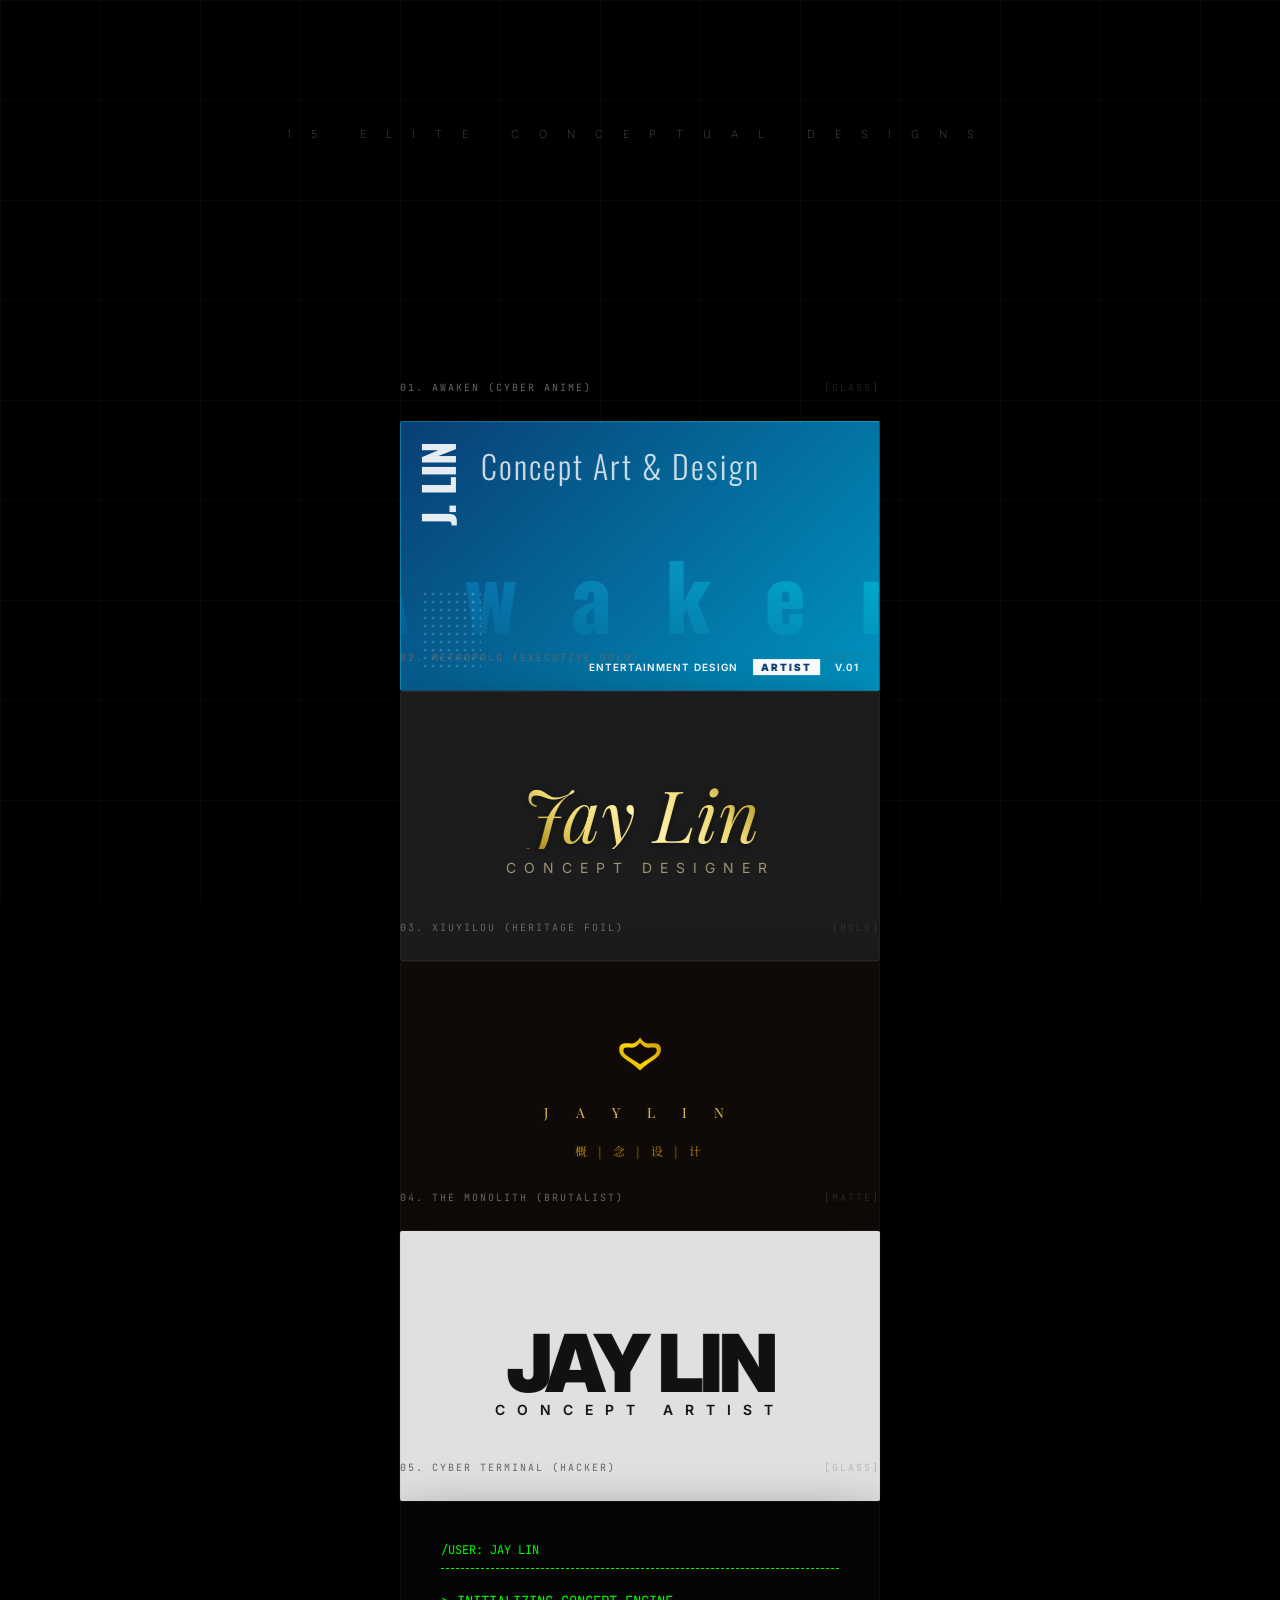
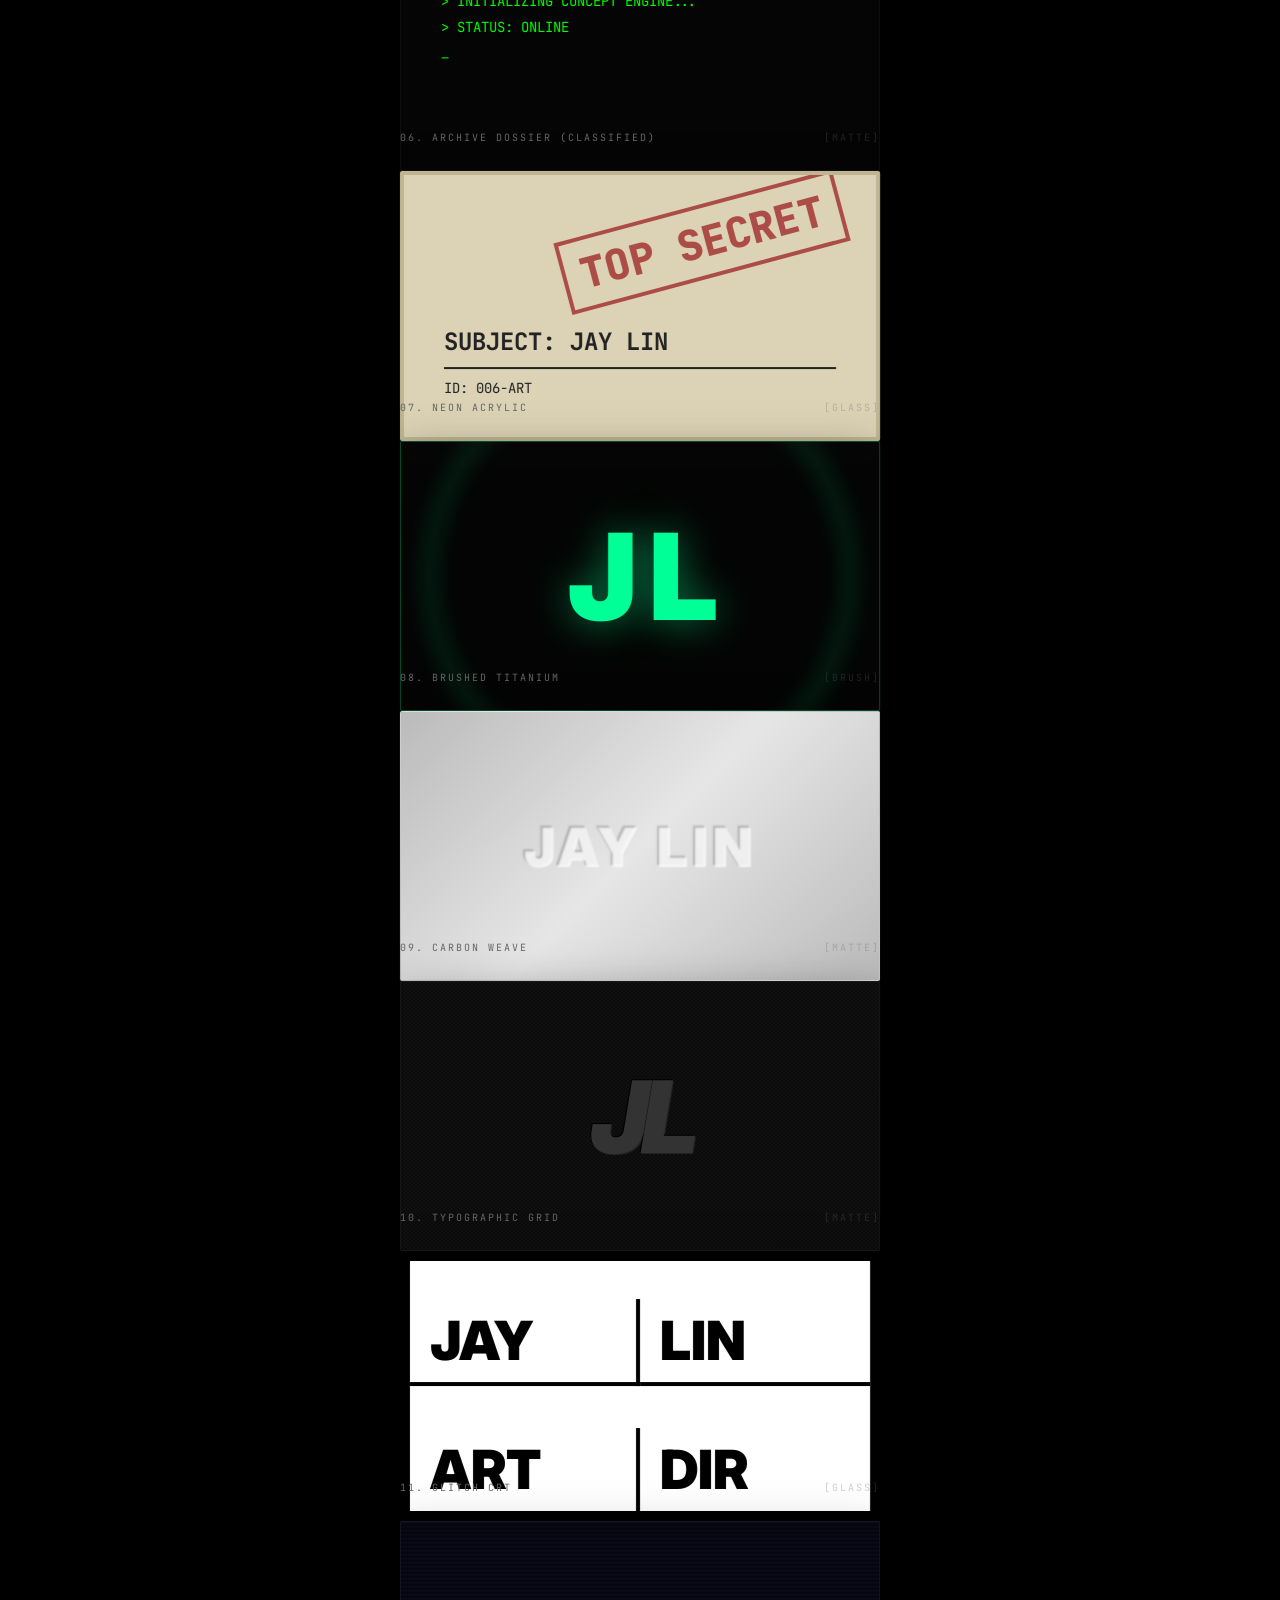
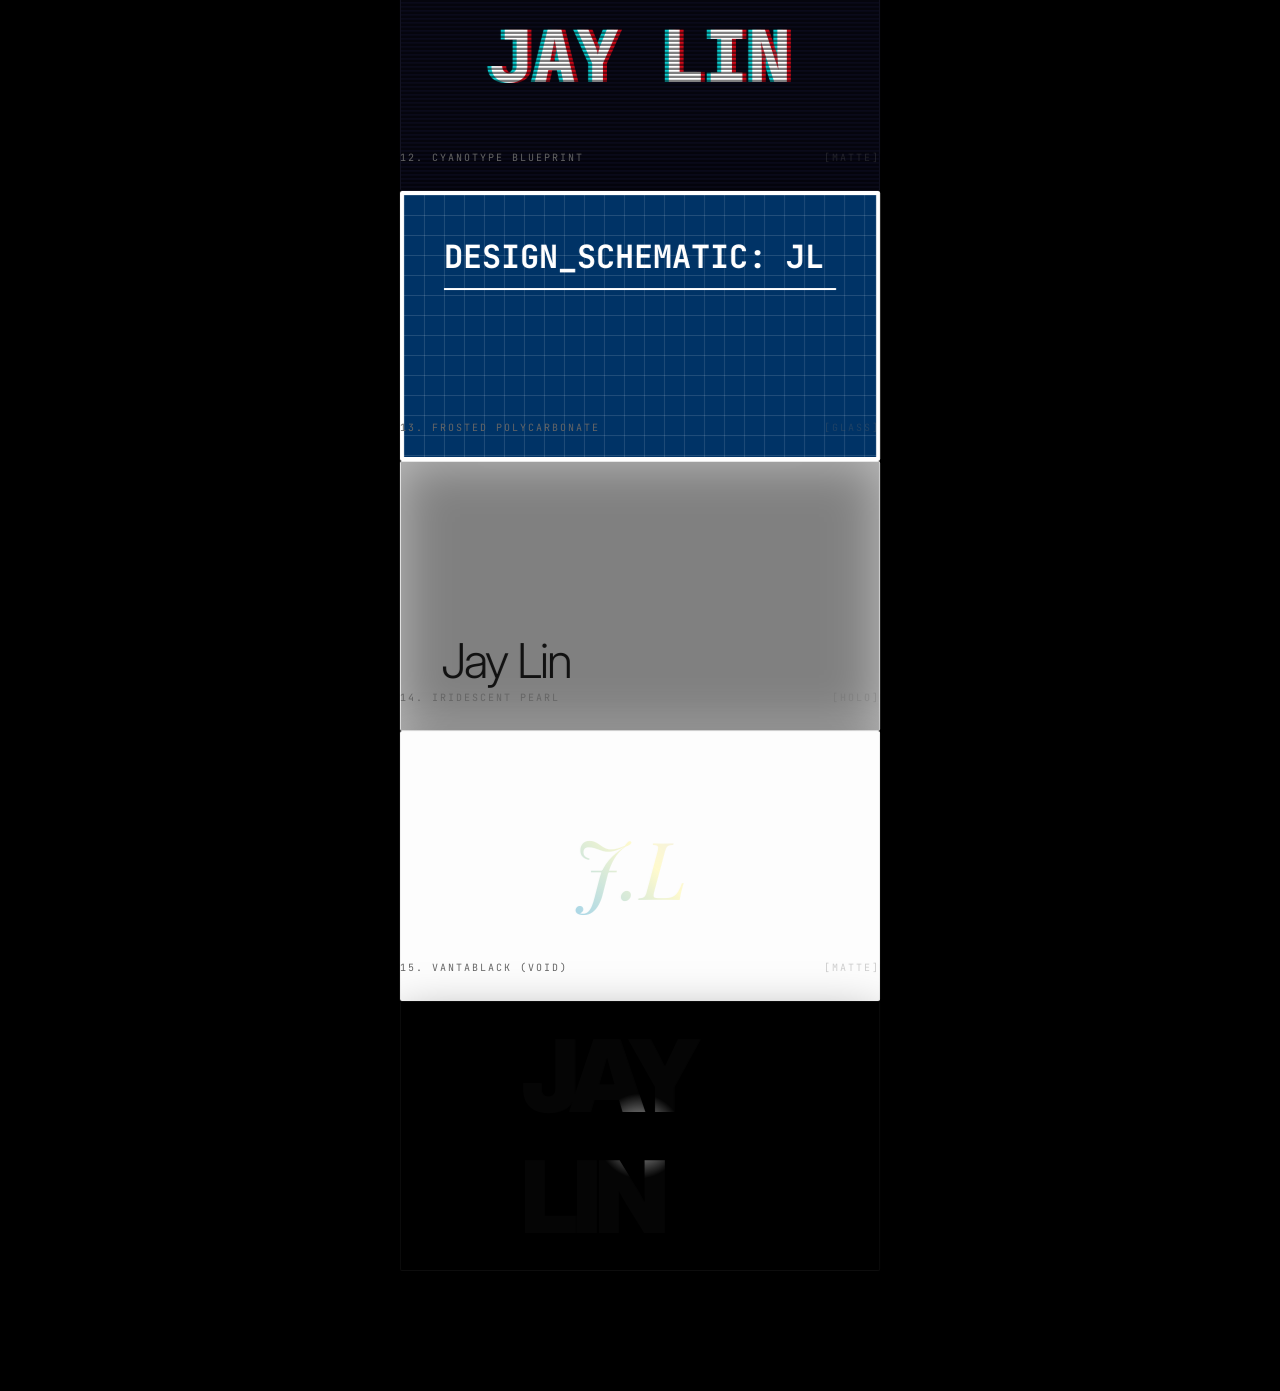
==== business_cards.html @ 6f6eb8f5 "Initial commit of 15 premium business card concepts" ====
<!DOCTYPE html>
<html lang="en">

<head>
    <meta charset="UTF-8">
    <meta name="viewport" content="width=device-width, initial-scale=1.0">
    <title>15 Pro Level Portfolio Cards</title>
    <!-- Core 3D Engine -->
    <link rel="stylesheet" href="css/engine.css">
    <!-- Pro Card Designs -->
    <link rel="stylesheet" href="css/cards.css">
</head>

<body>
    <h1>15 Elite Conceptual Designs</h1>

    <div id="c-cont"></div>

    <script>
        const p = {
            n: 'Jay Lin',
            r: 'Entertainment / Concept Designer',
            e: 'hello@jaylin.art',
            v: '+1 234 567 8900',
            w: 'jaylin.art',
            l: '/in/jaylin'
        };

        const cards = [
            {
                l: '01. AWAKEN (CYBER ANIME)', cls: 'glass',
                f: `<div class="f-awaken c-f c">
                    <div class="awaken-vert-title">J. Lin</div>
                    <div class="awaken-top-slogan">Concept Art & Design</div>
                    <div class="awaken-hero-text">A w a k e n</div>
                    <div class="awaken-bottom-bar">ENTERTAINMENT DESIGN <span class="awaken-box">ARTIST</span> V.01</div>
                    <div class="gloss" style="mix-blend-mode:overlay; opacity:0.3;"></div>
                </div>`,
                b: `<div class="b-awaken c-b c">
                    <div class="awaken-back-logo">JAY LIN . ART</div>
                    <div class="awaken-card-insert">
                        <span>Concept<br>Designer</span>
                    </div>
                </div>`
            },
            {
                l: '02. METROPOLO (EXECUTIVE GOLD)', cls: 'matte',
                f: `<div class="f-metro c-f c">
                    <div class="metro-signature">Jay Lin</div>
                    <div class="metro-brand">CONCEPT DESIGNER</div>
                    <div class="gloss" style="mix-blend-mode:color-dodge; opacity:0.1;"></div>
                </div>`,
                b: `<div class="b-metro c-b c">
                    <div class="metro-name-ch">林 杰</div>
                    <div class="metro-title-ch">概念设计师</div>
                    <div class="metro-name-en">${p.n}</div>
                    <div class="metro-title-en">${p.r}</div>
                    
                    <div class="metro-contact">
                        <span>Phone:</span> ${p.v}<br>
                        <span>Email:</span> ${p.e}<br>
                        <span>Web:</span> ${p.w}
                    </div>
                    
                    <div class="metro-qr">
                        <div></div><div></div><div></div>
                        <div></div><div style="background:transparent;"></div><div></div>
                        <div></div><div></div><div></div>
                    </div>
                </div>`
            },
            {
                l: '03. XIUYILOU (HERITAGE FOIL)', cls: 'holo',
                f: `<div class="f-xiu c-f c">
                    <div class="xiu-butterfly"></div>
                    <div class="xiu-brand">J A Y   L I N</div>
                    <div class="xiu-sub">概 | 念 | 设 | 计</div>
                    <div class="gloss" style="opacity:0.2;"></div>
                </div>`,
                b: `<div class="b-xiu c-b c">
                    <div class="xiu-top-lbl">
                        <span>概 | 念 | 设 | 计</span>
                        <span>艺 | 术</span>
                    </div>
                    
                    <div class="xiu-name-line">
                        林 杰 <span>| JAY LIN</span>
                    </div>
                    
                    <div class="xiu-rank-bar">
                        <span style="font-family:var(--font-cjk); font-size:10px;">承接：角色 / 场景 / 概念</span>
                        <div class="xiu-blocks">
                            <div class="xiu-block"></div><div class="xiu-block"></div>
                        </div>
                        <span style="color:#3a2b12;">/</span>
                        <div class="xiu-blocks">
                            <div class="xiu-block"></div><div class="xiu-block"></div><div class="xiu-block dim"></div>
                        </div>
                    </div>
                    
                    <div class="xiu-footer">
                        Email: ${p.e}<br>
                        Web: ${p.w}
                    </div>
                    
                    <div class="xiu-calligraphy-bg">
                        概<br>念<br>艺<br>术
                    </div>
                </div>`
            },
            {
                l: '04. THE MONOLITH (BRUTALIST)', cls: 'matte',
                f: `<div class="f-mono c-f c">
                    <div class="mono-txt">JAY LIN</div>
                    <div class="mono-sub">CONCEPT ARTIST</div>
                </div>`,
                b: `<div class="b-mono c-b c">
                    <div class="mono-info">
                        <div>${p.n}</div>
                        <div>${p.r}</div>
                    </div>
                    <div class="mono-grid">
                        <div>${p.e}</div>
                        <div>${p.w}</div>
                        <div>${p.v}</div>
                        <div>${p.l}</div>
                    </div>
                </div>`
            },
            {
                l: '05. CYBER TERMINAL (HACKER)', cls: 'glass',
                f: `<div class="f-term c-f c">
                    <div class="term-header">/USER: JAY LIN</div>
                    <div class="term-body">> INITIALIZING CONCEPT ENGINE...<br>> STATUS: ONLINE<br>_</div>
                </div>`,
                b: `<div class="b-term c-b c">
                    <div class="term-data">
                        <span class="term-lbl">ROLE</span> ${p.r}<br>
                        <span class="term-lbl">MAIL</span> ${p.e}<br>
                        <span class="term-lbl">COMM</span> ${p.v}<br>
                        <span class="term-lbl">LNK</span> ${p.w}
                    </div>
                </div>`
            },
            {
                l: '06. ARCHIVE DOSSIER (CLASSIFIED)', cls: 'matte',
                f: `<div class="f-dossier c-f c">
                    <div class="doss-stamp">TOP SECRET</div>
                    <div class="doss-title">SUBJECT: JAY LIN</div>
                    <div class="doss-id">ID: 006-ART</div>
                </div>`,
                b: `<div class="b-dossier c-b c">
                    <div class="doss-photo"></div>
                    <div class="doss-specs">
                        <div>NAME: ${p.n}</div>
                        <div>SPECIALTY: ${p.r}</div>
                        <div>CONTACT: ${p.e}</div>
                        <div>LOC: ${p.w}</div>
                    </div>
                </div>`
            },
            {
                l: '07. NEON ACRYLIC', cls: 'glass',
                f: `<div class="f-neon c-f c">
                    <div class="neon-ring"></div>
                    <div class="neon-txt">J L</div>
                </div>`,
                b: `<div class="b-neon c-b c">
                    <div class="neon-r">${p.r}</div>
                    <div class="neon-row"><span>EML</span> ${p.e}</div>
                    <div class="neon-row"><span>WEB</span> ${p.w}</div>
                </div>`
            },
            {
                l: '08. BRUSHED TITANIUM', cls: 'brush',
                f: `<div class="f-titan c-f c">
                    <div class="titan-emboss">JAY LIN</div>
                </div>`,
                b: `<div class="b-titan c-b c">
                    <div class="titan-left">${p.n}</div>
                    <div class="titan-right">
                        <div>${p.r}</div>
                        <div>${p.e}</div>
                        <div>${p.w}</div>
                    </div>
                </div>`
            },
            {
                l: '09. CARBON WEAVE', cls: 'matte',
                f: `<div class="f-carb c-f c">
                    <div class="carb-logo">JL</div>
                </div>`,
                b: `<div class="b-carb c-b c">
                    <div class="carb-row"><span>NAME</span> ${p.n}</div>
                    <div class="carb-row"><span>ROLE</span> ${p.r}</div>
                    <div class="carb-row"><span>MAIL</span> ${p.e}</div>
                    <div class="carb-row"><span>SITE</span> ${p.w}</div>
                </div>`
            },
            {
                l: '10. TYPOGRAPHIC GRID', cls: 'matte',
                f: `<div class="f-grid c-f c">
                    <div>JAY</div><div>LIN</div>
                    <div>ART</div><div>DIR</div>
                </div>`,
                b: `<div class="b-grid c-b c">
                    <div class="grid-side">INFO</div>
                    <div class="grid-main">
                        <div>${p.r}</div>
                        <div>${p.e}</div>
                        <div>${p.w}</div>
                    </div>
                </div>`
            },
            {
                l: '11. GLITCH CRT', cls: 'glass',
                f: `<div class="f-crt c-f c">
                    <div class="crt-txt" data-text="JAY LIN">JAY LIN</div>
                </div>`,
                b: `<div class="b-crt c-b c">
                    <div class="crt-info">
                        ERROR 404: ARTIST FOUND<br>
                        ${p.r}<br>
                        ${p.e}<br>
                        ${p.w}
                    </div>
                </div>`
            },
            {
                l: '12. CYANOTYPE BLUEPRINT', cls: 'matte',
                f: `<div class="f-blue c-f c">
                    <div class="blue-grid"></div>
                    <div class="blue-title">DESIGN_SCHEMATIC: JL</div>
                </div>`,
                b: `<div class="b-blue c-b c">
                    <div class="blue-row"><span>SPECS</span> ${p.r}</div>
                    <div class="blue-row"><span>COMMS</span> ${p.e}</div>
                    <div class="blue-row"><span>NODE</span> ${p.w}</div>
                </div>`
            },
            {
                l: '13. FROSTED POLYCARBONATE', cls: 'glass',
                f: `<div class="f-frost c-f c">
                    <div class="frost-txt">Jay Lin</div>
                </div>`,
                b: `<div class="b-frost c-b c">
                    <div class="frost-box">${p.r}</div>
                    <div class="frost-box">${p.e}</div>
                    <div class="frost-box">${p.w}</div>
                </div>`
            },
            {
                l: '14. IRIDESCENT PEARL', cls: 'holo',
                f: `<div class="f-pearl c-f c">
                    <div class="pearl-txt">J.L</div>
                </div>`,
                b: `<div class="b-pearl c-b c">
                    <div class="pearl-lbl">Concept Designer</div>
                    <div class="pearl-contact">${p.e}<br>${p.w}</div>
                </div>`
            },
            {
                l: '15. VANTABLACK (VOID)', cls: 'matte',
                f: `<div class="f-void c-f c">
                    <div class="void-txt">JAY LIN</div>
                </div>`,
                b: `<div class="b-void c-b c">
                    <div class="void-reveal">${p.r}<br><br>${p.e}<br>${p.w}</div>
                </div>`
            }
        ];

        const cCont = document.getElementById('c-cont');

        cards.forEach(d => {
            let html = `
            <div class="scene">
                <div class="label">
                    <span>${d.l}</span>
                    <span style="opacity:0.3">[${d.cls.toUpperCase()}]</span>
                </div>
                <div class="c-w ${d.cls}">
                    <div class="c-container">
                        ${d.f}
                        ${d.b}
                    </div>
                </div>
            </div>`;
            cCont.innerHTML += html;
        });
    </script>
    <script src="js/app.js"></script>
</body>

</html>
---- css/engine.css ----
/* =========================================================================
   3D CARD INTERACTION ENGINE
   Handles spatial tracking, splitting, lighting, and ambient environment
   ========================================================================= */

@import url('https://fonts.googleapis.com/css2?family=Inter:wght@200;400;600;900&family=JetBrains+Mono:wght@400;700&family=Playfair+Display:ital,wght@0,600;1,600&family=Noto+Serif+SC:wght@400;700;900&family=Oswald:wght@300;500;700&display=swap');

:root {
    --font-ui: 'Inter', -apple-system, sans-serif;
    --font-mono: 'JetBrains Mono', monospace;
    --font-serif: 'Playfair Display', serif;
    --font-cjk: 'Noto Serif SC', serif;
    --font-display: 'Oswald', sans-serif;
}

body {
    background: #000;
    color: #fff;
    font-family: var(--font-ui);
    margin: 0;
    padding: 120px 0;
    display: flex;
    flex-direction: column;
    gap: 240px;
    align-items: center;
    overflow-x: hidden;
    /* Ambient Dark Room Grid */
    background-image:
        linear-gradient(rgba(255, 255, 255, 0.03) 1px, transparent 1px),
        linear-gradient(90deg, rgba(255, 255, 255, 0.03) 1px, transparent 1px);
    background-size: 100px 100px;
    background-attachment: fixed;
}

h1 {
    font-weight: 200;
    letter-spacing: 20px;
    font-size: 11px;
    text-transform: uppercase;
    margin-bottom: 40px;
    color: rgba(255, 255, 255, 0.3);
    text-align: center;
}

/* ================= 3D INTERACTION CORE ================= */
.scene {
    position: relative;
    z-index: 10;
}

.scene:hover {
    z-index: 100;
}

.label {
    position: absolute;
    top: -40px;
    left: 0;
    font-family: var(--font-mono);
    font-size: 10px;
    color: #666;
    letter-spacing: 2px;
    display: flex;
    justify-content: space-between;
    width: 100%;
}

.c-w {
    position: relative;
    width: 480px;
    height: 270px;
    /* 16:9 Cinematic aspect ratio */
    cursor: pointer;
    perspective: 3000px;
}

.c-w::after {
    content: '◎ CLICK TO INTERACT';
    position: absolute;
    bottom: -60px;
    left: 50%;
    transform: translateX(-50%);
    font-size: 9px;
    color: #555;
    letter-spacing: 6px;
    font-family: var(--font-mono);
    opacity: 0;
    transition: 0.5s;
    pointer-events: none;
}

.c-w:hover::after {
    opacity: 1;
    bottom: -40px;
}

.c-w.active::after {
    content: '⊗ CLOSE INTERFACE';
    color: rgba(255, 255, 255, 0.3);
}

.c-container {
    position: absolute;
    width: 100%;
    height: 100%;
    transform-style: preserve-3d;
    transition: transform 0.1s cubic-bezier(0.2, 0.8, 0.2, 1);
}

.c-container.reset {
    transition: transform 0.6s cubic-bezier(0.2, 0.8, 0.2, 1);
    transform: rotateX(0) rotateY(0);
}

.c {
    position: absolute;
    top: 0;
    left: 0;
    width: 100%;
    height: 100%;
    box-sizing: border-box;
    border-radius: 2px;
    /* Sharper feeling */
    overflow: hidden;
    transition: all 0.9s cubic-bezier(0.19, 1, 0.22, 1);
    box-shadow: 0 20px 50px rgba(0, 0, 0, 0.5);
    border: 1px solid rgba(255, 255, 255, 0.05);
}

.c-f {
    z-index: 2;
    transform: translateX(0) scale(1) translateZ(1px);
}

.c-b {
    z-index: 1;
    transform: scale(0.92);
    opacity: 0;
    pointer-events: none;
}

/* Hover BEFORE clicking: The "Pop" effect */
.c-w:not(.active):hover .c-f {
    transform: translateY(-20px) scale(1.04);
    box-shadow: 0 50px 100px -20px rgba(0, 0, 0, 1), 0 20px 40px rgba(0, 0, 0, 0.8);
    border-color: rgba(255, 255, 255, 0.15);
}

.c-w:not(.active):hover .c-b {
    transform: translateY(-10px) scale(0.95);
}

/* Click to Array Split Animation */
.c-w.active .c-container {
    /* Stop tracking the container when open, individual cards track instead */
    transform: rotateX(0deg) rotateY(0deg) !important;
    transition: transform 0.8s cubic-bezier(0.19, 1, 0.22, 1);
}

/* The elegant slide apart - Now with JS dynamic overrides in active state */
.c-w.active .c-f {
    transform: translateX(-56%) scale(0.97) rotateX(var(--h-rx, 0deg)) rotateY(calc(12deg + var(--h-ry, 0deg)));
    box-shadow: -40px 50px 100px -20px rgba(0, 0, 0, 1);
}

.c-w.active .c-b {
    transform: translateX(56%) scale(0.97) rotateX(var(--h-rx, 0deg)) rotateY(calc(-12deg + var(--h-ry, 0deg)));
    opacity: 1;
    z-index: 2;
    box-shadow: 40px 50px 100px -20px rgba(0, 0, 0, 1);
    pointer-events: auto;
}

/* Hover slightly while open */
.c-w.active:hover .c-f {
    box-shadow: -50px 60px 120px -20px rgba(0, 0, 0, 1);
    border-color: rgba(255, 255, 255, 0.2);
}

.c-w.active:hover .c-b {
    box-shadow: 50px 60px 120px -20px rgba(0, 0, 0, 1);
    border-color: rgba(255, 255, 255, 0.2);
}

/* Material Gloss Overlay */
.gloss {
    position: absolute;
    inset: 0;
    z-index: 100;
    pointer-events: none;
    transition: opacity 0.3s;
}

.c-w:hover .gloss {
    opacity: 1 !important;
}
---- css/cards.css ----
/* =========================================================================
   PRO LEVEL CARD DESIGNS
   Based on ultra-premium reference materials
   ========================================================================= */

/* --- GENERAL CARD SETUP --- */
.card-content {
    width: 100%;
    height: 100%;
    position: relative;
}

/* =========================================================================
   DESIGN 01: AWAKEN (CYBER / GRAPHIC DESIGN)
   References: Layered anime composition, grid dots, huge transparency text, cyan/blue
   ========================================================================= */
.f-awaken {
    background: linear-gradient(135deg, #093f75 0%, #0093bf 100%);
    color: #fff;
    overflow: hidden;
}

/* Decorative grid dots on the left edge */
.f-awaken::before {
    content: '';
    position: absolute;
    left: 20px;
    bottom: 20px;
    width: 60px;
    height: 80px;
    background-image: radial-gradient(#fff 1px, transparent 1px);
    background-size: 8px 8px;
    opacity: 0.3;
}

.awaken-vert-title {
    position: absolute;
    left: 20px;
    top: 20px;
    writing-mode: vertical-rl;
    transform: rotate(180deg);
    font-size: 42px;
    font-weight: 900;
    font-family: var(--font-display);
    color: rgba(255, 255, 255, 0.9);
    letter-spacing: -1px;
    text-transform: uppercase;
    line-height: 0.8;
}

.awaken-hero-text {
    position: absolute;
    bottom: 30px;
    left: 50%;
    transform: translateX(-50%);
    font-size: 90px;
    font-weight: 900;
    font-family: var(--font-display);
    white-space: nowrap;
    letter-spacing: 15px;
    background: linear-gradient(180deg, rgba(255, 255, 255, 0.8), rgba(255, 255, 255, 0));
    -webkit-background-clip: text;
    background-clip: text;
    color: transparent;
    opacity: 0.6;
    mix-blend-mode: overlay;
    z-index: 1;
}

.awaken-top-slogan {
    position: absolute;
    top: 20px;
    left: 80px;
    font-family: var(--font-display);
    font-weight: 300;
    font-size: 32px;
    letter-spacing: 2px;
    color: rgba(255, 255, 255, 0.8);
}

.awaken-bottom-bar {
    position: absolute;
    bottom: 15px;
    right: 20px;
    font-size: 10px;
    font-family: var(--font-ui);
    font-weight: 600;
    letter-spacing: 1px;
    display: flex;
    align-items: center;
    gap: 15px;
    z-index: 2;
}

.awaken-box {
    background: #fff;
    color: #093f75;
    padding: 2px 8px;
    font-weight: 900;
    letter-spacing: 2px;
}

.b-awaken {
    background: linear-gradient(135deg, #093f75 0%, #007799 100%);
    display: flex;
    align-items: center;
    justify-content: center;
    overflow: hidden;
}

.awaken-back-logo {
    border: 1px dashed rgba(255, 255, 255, 0.4);
    padding: 15px 30px;
    font-family: var(--font-display);
    font-weight: 300;
    font-size: 24px;
    letter-spacing: 6px;
    color: rgba(255, 255, 255, 0.9);
}

.awaken-card-insert {
    position: absolute;
    bottom: 20px;
    right: 20px;
    width: 120px;
    height: 70px;
    background: linear-gradient(135deg, rgba(255, 255, 255, 0.9), #a0d8ef);
    transform: rotate(-10deg);
    box-shadow: -5px 5px 15px rgba(0, 0, 0, 0.3);
    border: 2px solid #fff;
    display: flex;
    align-items: center;
    justify-content: center;
}

.awaken-card-insert span {
    font-family: var(--font-serif);
    font-style: italic;
    font-size: 11px;
    color: #093f75;
    transform: rotate(-5deg);
    font-weight: 600;
}

/* =========================================================================
   DESIGN 02: METROPOLO (CORPORATE SIGNATURE)
   References: Minimalism, off-black, gold sweeping signature, QR code, structural UI
   ========================================================================= */
.f-metro {
    background: #1c1c1c;
    /* Off-black charcoal */
    display: flex;
    flex-direction: column;
    align-items: center;
    justify-content: center;
    gap: 10px;
}

.metro-signature {
    font-family: 'Playfair Display', serif;
    font-style: italic;
    font-size: 72px;
    font-weight: 400;
    line-height: 1;
    color: #d4af37;
    /* Metallic Gold */
    /* Simulating a sweeping physical foil signature */
    background: linear-gradient(calc(var(--angle, 45deg)), #997a00, #eed971, #fff2a8, #eed971, #997a00);
    -webkit-background-clip: text;
    background-clip: text;
    color: transparent;
    filter: drop-shadow(0 2px 4px rgba(0, 0, 0, 0.5));
}

.metro-brand {
    font-family: var(--font-ui);
    font-size: 14px;
    font-weight: 400;
    letter-spacing: 8px;
    color: #a39571;
    text-transform: uppercase;
}

.b-metro {
    background: #1c1c1c;
    color: #fff;
    padding: 30px 40px;
    display: flex;
    flex-direction: column;
    justify-content: center;
}

.metro-name-ch {
    font-size: 20px;
    font-weight: 400;
    letter-spacing: 2px;
    color: #e8e8e8;
    margin-bottom: 2px;
}

.metro-title-ch {
    font-size: 10px;
    color: #a39571;
    letter-spacing: 1px;
}

.metro-name-en {
    font-size: 16px;
    margin-top: 15px;
    color: #e8e8e8;
}

.metro-title-en {
    font-size: 9px;
    color: #a39571;
    margin-top: 2px;
}

.metro-contact {
    margin-top: 30px;
    font-size: 9px;
    color: #888;
    line-height: 1.8;
    font-family: var(--font-ui);
    letter-spacing: 0.5px;
}

.metro-contact span {
    color: #e8e8e8;
    display: inline-block;
    width: 30px;
}

.metro-qr {
    position: absolute;
    bottom: 30px;
    right: 40px;
    width: 60px;
    height: 60px;
    background: #fff;
    padding: 4px;
    box-sizing: border-box;
    display: grid;
    grid-template-columns: repeat(3, 1fr);
    grid-template-rows: repeat(3, 1fr);
    gap: 2px;
}

.metro-qr div {
    background: #1c1c1c;
    border-radius: 1px;
}

/* =========================================================================
   DESIGN 03: XIUYILOU (HERITAGE FOIL)
   References: Deep black/brown, butterfly gold logo, calligraphy, heritage layout
   ========================================================================= */
.f-xiu {
    background: #0f0a08;
    display: flex;
    flex-direction: column;
    align-items: center;
    justify-content: center;
    gap: 20px;
}

.xiu-butterfly {
    width: 50px;
    height: 50px;
    background: linear-gradient(calc(var(--angle, 45deg)), #b8860b, #ffd700, #b8860b);
    -webkit-mask: url('data:image/svg+xml;utf8,<svg viewBox="0 0 24 24" fill="white" xmlns="http://www.w3.org/2000/svg"><path d="M12 2C12 2 10.5 5 8 5C5.5 5 2 4 2 8C2 12 7 13 12 18C17 13 22 12 22 8C22 4 18.5 5 16 5C13.5 5 12 2 12 2ZM12 4.5C12 4.5 13.5 7 16 7C18.5 7 20 6.5 20 8.5C20 10.5 17 11.5 12 15C7 11.5 4 10.5 4 8.5C4 6.5 5.5 7 8 7C10.5 7 12 4.5 12 4.5Z" /></svg>') center / contain no-repeat;
    mask: url('data:image/svg+xml;utf8,<svg viewBox="0 0 24 24" fill="white" xmlns="http://www.w3.org/2000/svg"><path d="M12 2C12 2 10.5 5 8 5C5.5 5 2 4 2 8C2 12 7 13 12 18C17 13 22 12 22 8C22 4 18.5 5 16 5C13.5 5 12 2 12 2ZM12 4.5C12 4.5 13.5 7 16 7C18.5 7 20 6.5 20 8.5C20 10.5 17 11.5 12 15C7 11.5 4 10.5 4 8.5C4 6.5 5.5 7 8 7C10.5 7 12 4.5 12 4.5Z" /></svg>') center / contain no-repeat;
}

.xiu-brand {
    font-family: var(--font-serif);
    font-size: 14px;
    letter-spacing: 12px;
    color: #e5c158;
    text-align: center;
}

.xiu-sub {
    font-family: var(--font-cjk);
    font-size: 12px;
    letter-spacing: 4px;
    color: #b8860b;
}

.b-xiu {
    background: #0f0a08;
    padding: 30px;
    color: #e5c158;
}

.xiu-top-lbl {
    display: flex;
    justify-content: space-between;
    font-family: var(--font-cjk);
    font-size: 10px;
    color: #b8860b;
}

.xiu-name-line {
    margin-top: 30px;
    font-family: var(--font-cjk);
    font-size: 24px;
    display: flex;
    align-items: center;
    gap: 15px;
}

.xiu-name-line span {
    font-family: var(--font-serif);
    font-size: 12px;
    letter-spacing: 4px;
    opacity: 0.8;
}

.xiu-rank-bar {
    margin-top: 30px;
    display: flex;
    gap: 15px;
    align-items: center;
}

.xiu-blocks {
    display: flex;
    gap: 4px;
}

.xiu-block {
    width: 12px;
    height: 12px;
    background: #e5c158;
    box-shadow: 0 0 5px rgba(229, 193, 88, 0.5);
}

.xiu-block.dim {
    background: #3a2b12;
    box-shadow: none;
}

.xiu-calligraphy-bg {
    position: absolute;
    right: -20px;
    top: 50%;
    transform: translateY(-50%);
    font-family: var(--font-cjk);
    font-size: 140px;
    font-weight: 900;
    color: rgba(184, 134, 11, 0.05);
    /* Extremely subtle gold watermark */
    pointer-events: none;
    writing-mode: vertical-rl;
}

.xiu-footer {
    position: absolute;
    bottom: 30px;
    left: 30px;
    font-family: var(--font-cjk);
    font-size: 10px;
    line-height: 1.8;
    color: #8c7547;
}

/* =========================================================================
   DESIGN 04: THE MONOLITH (BRUTALIST)
   Minimal typography, giant tracking, architectural feel
   ========================================================================= */
.f-mono {
    background: #e0e0e0;
    color: #111;
    display: flex;
    flex-direction: column;
    justify-content: center;
    align-items: center;
}

.mono-txt {
    font-size: 80px;
    font-weight: 900;
    letter-spacing: -4px;
    text-transform: uppercase;
}

.mono-sub {
    font-size: 14px;
    font-weight: 600;
    letter-spacing: 12px;
    margin-top: -10px;
}

.b-mono {
    background: #111;
    color: #e0e0e0;
    display: flex;
    flex-direction: column;
    justify-content: space-between;
    padding: 40px;
}

.mono-info {
    font-size: 32px;
    font-weight: 900;
    line-height: 1.1;
    letter-spacing: -1px;
}

.mono-grid {
    display: grid;
    grid-template-columns: 1fr 1fr;
    gap: 20px;
    font-size: 11px;
    font-family: var(--font-mono);
    font-weight: 600;
    border-top: 2px solid #333;
    padding-top: 20px;
}

/* =========================================================================
   DESIGN 05: CYBER TERMINAL
   Terminal OS interface, hacker aesthetic
   ========================================================================= */
.f-term {
    background: #050505;
    color: #0f0;
    font-family: var(--font-mono);
    padding: 40px;
    display: flex;
    flex-direction: column;
}

.term-header {
    font-size: 12px;
    border-bottom: 1px dashed #0f0;
    padding-bottom: 10px;
    margin-bottom: 20px;
}

.term-body {
    font-size: 14px;
    line-height: 1.8;
}

.b-term {
    background: #050505;
    color: #0f0;
    font-family: var(--font-mono);
    padding: 40px;
    display: flex;
    align-items: center;
}

.term-data {
    font-size: 12px;
    line-height: 2.5;
}

.term-lbl {
    opacity: 0.5;
    margin-right: 15px;
}

/* =========================================================================
   DESIGN 06: ARCHIVE DOSSIER
   Classified paper folder aesthetic
   ========================================================================= */
.f-dossier {
    background: #dcd3b6;
    color: #222;
    font-family: var(--font-mono);
    padding: 40px;
    border: 4px solid #c0b593;
    display: flex;
    flex-direction: column;
}

.doss-stamp {
    font-size: 42px;
    font-weight: 900;
    color: #a12b2b;
    transform: rotate(-15deg);
    position: absolute;
    top: 30px;
    right: 30px;
    opacity: 0.8;
    border: 4px solid #a12b2b;
    padding: 5px 15px;
}

.doss-title {
    font-size: 24px;
    font-weight: bold;
    margin-top: auto;
    border-bottom: 2px solid #222;
    padding-bottom: 10px;
}

.doss-id {
    font-size: 14px;
    margin-top: 10px;
}

.b-dossier {
    background: #dcd3b6;
    color: #222;
    font-family: var(--font-mono);
    padding: 40px;
    display: flex;
    gap: 30px;
    border: 4px solid #c0b593;
}

.doss-photo {
    width: 120px;
    height: 160px;
    background: rgba(0, 0, 0, 0.1);
    border: 1px solid #999;
}

.doss-specs {
    flex: 1;
    display: flex;
    flex-direction: column;
    justify-content: center;
    gap: 15px;
    font-size: 14px;
    font-weight: bold;
}

/* =========================================================================
   DESIGN 07: NEON ACRYLIC
   Translucent, blurred, glowing neon text
   ========================================================================= */
.f-neon {
    background: rgba(10, 10, 10, 0.4);
    backdrop-filter: blur(20px);
    border: 1px solid rgba(0, 255, 150, 0.3);
    color: #00ff96;
    display: flex;
    align-items: center;
    justify-content: center;
    overflow: hidden;
}

.neon-ring {
    position: absolute;
    width: 400px;
    height: 400px;
    border-radius: 50%;
    border: 20px solid rgba(0, 255, 150, 0.1);
    filter: blur(10px);
}

.neon-txt {
    font-size: 120px;
    font-weight: 900;
    letter-spacing: -5px;
    text-shadow: 0 0 40px rgba(0, 255, 150, 0.5);
    z-index: 1;
}

.b-neon {
    background: rgba(10, 10, 10, 0.8);
    backdrop-filter: blur(20px);
    border: 1px solid rgba(0, 255, 150, 0.3);
    color: #00ff96;
    font-family: var(--font-mono);
    padding: 50px;
    display: flex;
    flex-direction: column;
    justify-content: center;
}

.neon-r {
    font-size: 20px;
    font-weight: bold;
    border-bottom: 1px solid rgba(0, 255, 150, 0.3);
    padding-bottom: 20px;
    margin-bottom: 20px;
    text-shadow: 0 0 10px rgba(0, 255, 150, 0.5);
}

.neon-row {
    font-size: 14px;
    margin-bottom: 10px;
    display: flex;
}

.neon-row span {
    width: 60px;
    opacity: 0.5;
}

/* =========================================================================
   DESIGN 08: BRUSHED TITANIUM
   Silver metallic sheen, blind deboss
   ========================================================================= */
.f-titan {
    background: linear-gradient(135deg, #bbb, #e6e6e6, #bbb);
    color: #888;
    display: flex;
    align-items: center;
    justify-content: center;
}

.titan-emboss {
    font-size: 54px;
    font-weight: 900;
    letter-spacing: 5px;
    color: transparent;
    text-shadow: 1px 1px 2px rgba(255, 255, 255, 0.8), -1px -1px 2px rgba(0, 0, 0, 0.2);
}

.b-titan {
    background: #d4d4d4;
    color: #444;
    display: flex;
    padding: 40px;
    box-sizing: border-box;
}

.titan-left {
    width: 40%;
    border-right: 1px solid rgba(0, 0, 0, 0.1);
    font-size: 32px;
    font-weight: 900;
    line-height: 1;
    text-transform: uppercase;
}

.titan-right {
    flex: 1;
    padding-left: 30px;
    display: flex;
    flex-direction: column;
    justify-content: flex-end;
    gap: 10px;
    font-size: 12px;
    font-weight: 600;
    font-family: var(--font-mono);
}

/* =========================================================================
   DESIGN 09: CARBON WEAVE
   Deep physical texture, minimal contrast
   ========================================================================= */
.f-carb {
    background: #111;
    background-image: linear-gradient(45deg, #0a0a0a 25%, transparent 25%, transparent 75%, #0a0a0a 75%, #0a0a0a), linear-gradient(45deg, #0a0a0a 25%, transparent 25%, transparent 75%, #0a0a0a 75%, #0a0a0a);
    background-size: 4px 4px;
    background-position: 0 0, 2px 2px;
    color: #333;
    display: flex;
    align-items: center;
    justify-content: center;
}

.carb-logo {
    font-size: 100px;
    font-style: italic;
    font-weight: 900;
    letter-spacing: -8px;
    text-shadow: -1px -1px 0 #000, 1px 1px 0 #222;
}

.b-carb {
    background: #111;
    color: #888;
    font-family: var(--font-mono);
    padding: 50px;
    display: flex;
    flex-direction: column;
    justify-content: center;
    gap: 15px;
}

.carb-row {
    font-size: 12px;
    display: flex;
    border-bottom: 1px solid #222;
    padding-bottom: 10px;
}

.carb-row span {
    width: 80px;
    color: #555;
}

/* =========================================================================
   DESIGN 10: TYPOGRAPHIC GRID
   Swiss design, massive grid borders
   ========================================================================= */
.f-grid {
    background: #fff;
    color: #000;
    border: 10px solid #000;
    display: grid;
    grid-template-columns: 1fr 1fr;
    grid-template-rows: 1fr 1fr;
    align-items: end;
    padding: 0;
    box-sizing: border-box;
}

.f-grid div {
    padding: 20px;
    font-size: 54px;
    font-weight: 900;
    line-height: 0.8;
    border-right: 4px solid #000;
    border-bottom: 4px solid #000;
}

.f-grid div:nth-child(2n) {
    border-right: none;
}

.f-grid div:nth-child(n+3) {
    border-bottom: none;
}

.b-grid {
    background: #fff;
    color: #000;
    border: 10px solid #000;
    display: flex;
}

.grid-side {
    width: 60px;
    background: #000;
    color: #fff;
    display: flex;
    align-items: center;
    justify-content: center;
    writing-mode: vertical-rl;
    transform: rotate(180deg);
    font-weight: 900;
    font-size: 20px;
    letter-spacing: 5px;
}

.grid-main {
    flex: 1;
    padding: 40px;
    display: flex;
    flex-direction: column;
    justify-content: center;
    gap: 20px;
    font-weight: 900;
    font-size: 18px;
}

/* =========================================================================
   DESIGN 11: GLITCH CRT
   VHS aesthetic, RGB split
   ========================================================================= */
.f-crt {
    background: #0a0a1a;
    display: flex;
    align-items: center;
    justify-content: center;
    overflow: hidden;
}

.f-crt::after {
    content: '';
    position: absolute;
    inset: 0;
    background: linear-gradient(rgba(18, 16, 16, 0) 50%, rgba(0, 0, 0, 0.5) 50%);
    background-size: 100% 4px;
    pointer-events: none;
    z-index: 10;
}

.crt-txt {
    font-size: 72px;
    font-weight: 900;
    color: #fff;
    position: relative;
    text-shadow: 4px 0 0 rgba(255, 0, 0, 0.8), -4px 0 0 rgba(0, 255, 255, 0.8);
    mix-blend-mode: screen;
    font-family: var(--font-mono);
}

.b-crt {
    background: #0a0a1a;
    color: #0ff;
    font-family: var(--font-mono);
    padding: 50px;
    display: flex;
    align-items: center;
}

.crt-info {
    font-size: 14px;
    font-weight: bold;
    line-height: 2;
    text-shadow: 0 0 5px rgba(0, 255, 255, 0.5);
}

/* =========================================================================
   DESIGN 12: CYANOTYPE BLUEPRINT
   Architectural schematic style
   ========================================================================= */
.f-blue {
    background: #003366;
    color: #fff;
    border: 4px solid #fff;
    padding: 40px;
    font-family: var(--font-mono);
    display: flex;
    flex-direction: column;
    justify-content: space-between;
}

.blue-grid {
    position: absolute;
    inset: 0;
    background-image: linear-gradient(#ffffff22 1px, transparent 1px), linear-gradient(90deg, #ffffff22 1px, transparent 1px);
    background-size: 20px 20px;
    pointer-events: none;
}

.blue-title {
    font-size: 32px;
    font-weight: bold;
    border-bottom: 2px solid #fff;
    padding-bottom: 10px;
    z-index: 1;
}

.b-blue {
    background: #003366;
    color: #fff;
    border: 4px solid #fff;
    font-family: var(--font-mono);
    padding: 40px;
    display: flex;
    flex-direction: column;
    justify-content: center;
    gap: 20px;
}

.blue-row {
    font-size: 14px;
    display: flex;
    border-bottom: 1px dotted rgba(255, 255, 255, 0.5);
    padding-bottom: 10px;
}

.blue-row span {
    width: 100px;
    font-weight: bold;
}

/* =========================================================================
   DESIGN 13: FROSTED POLYCARBONATE
   Clean, white glassmorphism
   ========================================================================= */
.f-frost {
    background: rgba(255, 255, 255, 0.5);
    backdrop-filter: blur(40px);
    border: 1px solid rgba(255, 255, 255, 0.8);
    color: #111;
    display: flex;
    align-items: flex-end;
    padding: 40px;
    box-shadow: inset 0 0 50px rgba(255, 255, 255, 0.5);
}

.frost-txt {
    font-size: 48px;
    font-weight: 300;
    letter-spacing: -2px;
}

.b-frost {
    background: rgba(255, 255, 255, 0.6);
    backdrop-filter: blur(40px);
    border: 1px solid rgba(255, 255, 255, 0.8);
    padding: 50px;
    display: flex;
    flex-direction: column;
    justify-content: center;
    gap: 20px;
}

.frost-box {
    background: rgba(255, 255, 255, 0.9);
    padding: 15px 20px;
    border-radius: 8px;
    font-size: 14px;
    font-weight: 600;
    color: #333;
    box-shadow: 0 4px 15px rgba(0, 0, 0, 0.05);
}

/* =========================================================================
   DESIGN 14: IRIDESCENT PEARL
   Elegant minimal gradient foil
   ========================================================================= */
.f-pearl {
    background: #fdfdfd;
    display: flex;
    align-items: center;
    justify-content: center;
}

.pearl-txt {
    font-family: var(--font-serif);
    font-size: 80px;
    font-weight: 400;
    font-style: italic;
    background-image: linear-gradient(calc(var(--angle, 45deg)), #ffb6c1, #add8e6, #fffacd, #e6e6fa, #ffb6c1);
    background-size: 200% 200%;
    -webkit-background-clip: text;
    background-clip: text;
    color: transparent;
    padding-right: 20px;
}

/* padding for italic clip bug */
.b-pearl {
    background: #fdfdfd;
    padding: 50px;
    display: flex;
    flex-direction: column;
    justify-content: center;
    align-items: center;
    text-align: center;
    color: #444;
}

.pearl-lbl {
    font-family: var(--font-serif);
    font-size: 24px;
    font-style: italic;
    margin-bottom: 30px;
}

.pearl-contact {
    font-size: 14px;
    line-height: 2;
    font-weight: 600;
    font-family: var(--font-ui);
    letter-spacing: 1px;
}

/* =========================================================================
   DESIGN 15: VANTABLACK (VOID)
   Pure light absorption, revealed by mouse tracking gloss
   ========================================================================= */
.f-void {
    background: #000;
}

.void-txt {
    font-size: 100px;
    font-weight: 900;
    position: absolute;
    top: 50%;
    left: 50%;
    transform: translate(-50%, -50%);
    letter-spacing: -6px;
    background-image: radial-gradient(circle at calc(100% * var(--mx, 0.5)) calc(100% * var(--my, 0.5)), rgba(255, 255, 255, 0.8) 0%, transparent 25%);
    -webkit-background-clip: text;
    background-clip: text;
    color: transparent;
    background-color: #050505;
}

.b-void {
    background: #000;
    display: flex;
    align-items: center;
    justify-content: center;
    padding: 40px;
    text-align: center;
}

.void-reveal {
    font-size: 20px;
    font-weight: 900;
    letter-spacing: 2px;
    line-height: 1.5;
    background-image: radial-gradient(circle at calc(100% * var(--mx, 0.5)) calc(100% * var(--my, 0.5)), rgba(255, 255, 255, 1) 0%, transparent 40%);
    -webkit-background-clip: text;
    background-clip: text;
    color: transparent;
    background-color: #080808;
    text-transform: uppercase;
}
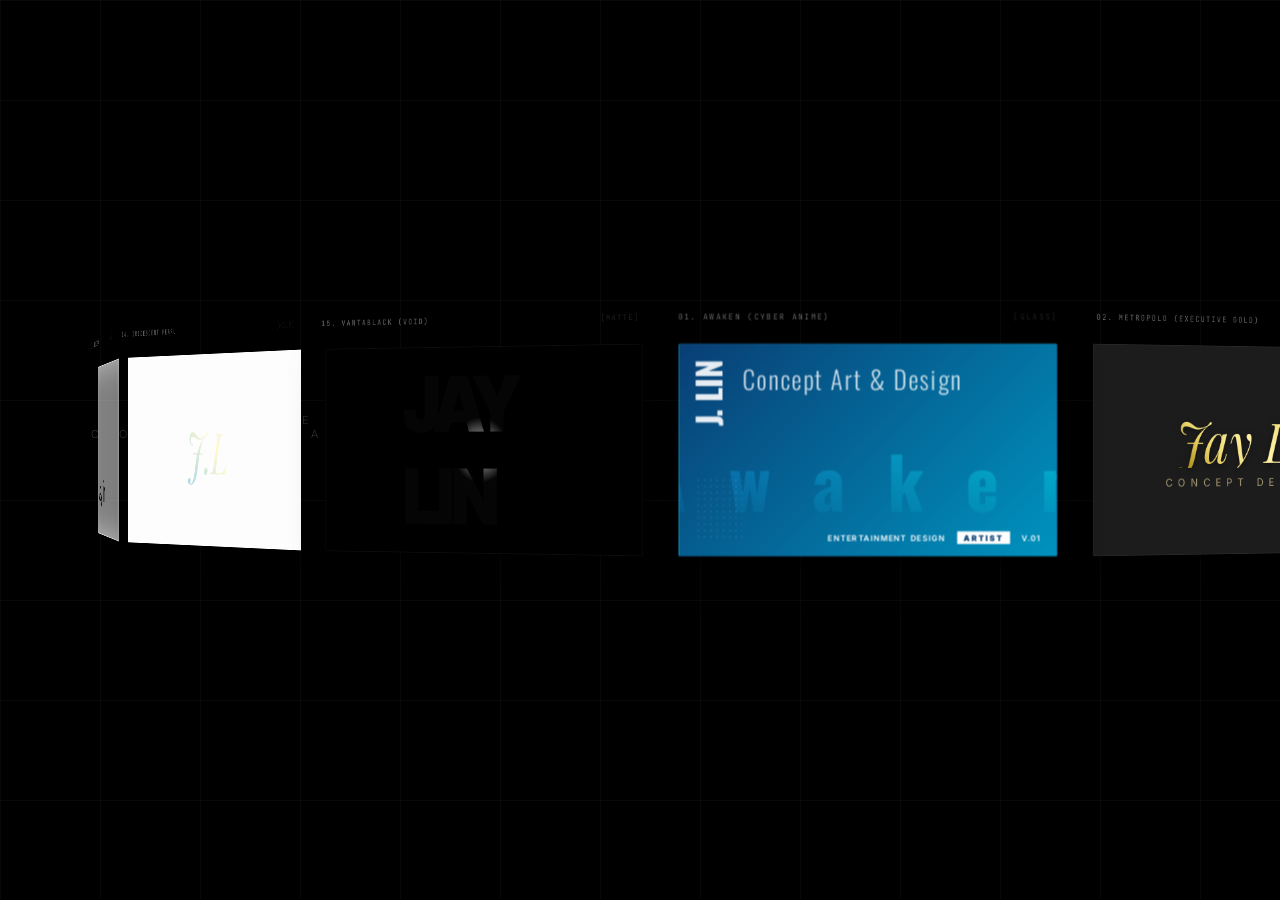
==== commit 8f556daa: "feat: complete luxury redesigns and fix 3D intersection bugs" ====
--- a/business_cards.html
+++ b/business_cards.html
@@ -26,6 +26,10 @@
             l: '/in/jaylin'
         };
 
+        const icoW = `<svg class="ico" viewBox="0 0 24 24"><path d="M8.5 14.5c-2.5 0-4.5-1.7-4.5-3.8 0-2.1 2-3.8 4.5-3.8s4.5 1.7 4.5 3.8c0 2.1-2 3.8-4.5 3.8zm0-6.6c-1.8 0-3.2 1.2-3.2 2.7 0 1.5 1.4 2.7 3.2 2.7 1.8 0 3.2-1.2 3.2-2.7 0-1.5-1.4-2.7-3.2-2.7zm8.5 10c-2.1 0-3.8-1.4-3.8-3.1 0-1.7 1.7-3.1 3.8-3.1 2.1 0 3.8 1.4 3.8 3.1 0 1.7-1.7 3.1-3.8 3.1zm0-5.3c-1.4 0-2.5 1-2.5 2.2 0 1.2 1.1 2.2 2.5 2.2 1.4 0 2.5-1 2.5-2.2 0-1.2-1.1-2.2-2.5-2.2z"/></svg>`;
+        const icoL = `<svg class="ico" viewBox="0 0 24 24"><path d="M4.98 3.5c0 1.381-1.11 2.5-2.48 2.5s-2.48-1.119-2.48-2.5c0-1.38 1.11-2.5 2.48-2.5s2.48 1.12 2.48 2.5zm.02 4.5h-5v16h5v-16zm7.982 0h-4.968v16h4.969v-8.399c0-4.67 6.029-5.052 6.029 0v8.399h4.988v-10.131c0-7.88-8.922-7.593-11.018-3.714v-2.155z"/></svg>`;
+        const icoG = `<svg class="ico" viewBox="0 0 24 24"><path d="M12 2c5.514 0 10 4.486 10 10s-4.486 10-10 10-10-4.486-10-10 4.486-10 10-10zm0-2c-6.627 0-12 5.373-12 12s5.373 12 12 12 12-5.373 12-12-5.373-12-12-12zm-3.535 5.567l-2.091 1.724c.734.908 1.621 1.626 2.607 2.115l1.092-2.433c-.636-.312-1.205-.802-1.608-1.406zm7.07 0c-.403.604-.972 1.094-1.608 1.406l1.092 2.433c.986-.489 1.873-1.207 2.607-2.115l-2.091-1.724zm-3.535 7.925v3.508h2v-3.508h-2z"/></svg>`;
+
         const cards = [
             {
                 l: '01. AWAKEN (CYBER ANIME)', cls: 'glass',
@@ -128,35 +132,33 @@
                 </div>`
             },
             {
-                l: '05. CYBER TERMINAL (HACKER)', cls: 'glass',
-                f: `<div class="f-term c-f c">
-                    <div class="term-header">/USER: JAY LIN</div>
-                    <div class="term-body">> INITIALIZING CONCEPT ENGINE...<br>> STATUS: ONLINE<br>_</div>
-                </div>`,
-                b: `<div class="b-term c-b c">
-                    <div class="term-data">
-                        <span class="term-lbl">ROLE</span> ${p.r}<br>
-                        <span class="term-lbl">MAIL</span> ${p.e}<br>
-                        <span class="term-lbl">COMM</span> ${p.v}<br>
-                        <span class="term-lbl">LNK</span> ${p.w}
-                    </div>
-                </div>`
-            },
-            {
-                l: '06. ARCHIVE DOSSIER (CLASSIFIED)', cls: 'matte',
-                f: `<div class="f-dossier c-f c">
-                    <div class="doss-stamp">TOP SECRET</div>
-                    <div class="doss-title">SUBJECT: JAY LIN</div>
-                    <div class="doss-id">ID: 006-ART</div>
-                </div>`,
-                b: `<div class="b-dossier c-b c">
-                    <div class="doss-photo"></div>
-                    <div class="doss-specs">
-                        <div>NAME: ${p.n}</div>
-                        <div>SPECIALTY: ${p.r}</div>
-                        <div>CONTACT: ${p.e}</div>
-                        <div>LOC: ${p.w}</div>
-                    </div>
+                l: '05. MINIMAL CLAY', cls: 'matte',
+                f: `<div class="f-clay c-f c">
+                    <div class="clay-circle">JL</div>
+                </div>`,
+                b: `<div class="b-clay c-b c">
+                    <div>
+                        <div style="font-size: 24px; font-weight: 700; color: #333;">${p.n}</div>
+                        <div style="font-size: 14px; color: #888;">${p.r}</div>
+                    </div>
+                    <div class="clay-bar">${icoW} ${p.v}</div>
+                    <div class="clay-bar">${icoG} ${p.w}</div>
+                    <div class="clay-bar">${icoL} ${p.l}</div>
+                </div>`
+            },
+            {
+                l: '06. ABSTRACT MESH', cls: 'glass',
+                f: `<div class="f-mesh c-f c">
+                    <div class="mesh-glass">
+                        <div class="mesh-name">Jay Lin</div>
+                        <div class="mesh-title">Concept Art Director</div>
+                    </div>
+                </div>`,
+                b: `<div class="b-mesh c-b c">
+                    <div class="mesh-row" style="opacity:0.5;">CONTACT LOG_01</div>
+                    <div class="mesh-row">${icoW} Wechat: ${p.v}</div>
+                    <div class="mesh-row">${icoG} Web: ${p.w}</div>
+                    <div class="mesh-row">${icoL} Linking: ${p.l}</div>
                 </div>`
             },
             {
@@ -198,44 +200,45 @@
                 </div>`
             },
             {
-                l: '10. TYPOGRAPHIC GRID', cls: 'matte',
-                f: `<div class="f-grid c-f c">
-                    <div>JAY</div><div>LIN</div>
-                    <div>ART</div><div>DIR</div>
-                </div>`,
-                b: `<div class="b-grid c-b c">
-                    <div class="grid-side">INFO</div>
-                    <div class="grid-main">
-                        <div>${p.r}</div>
-                        <div>${p.e}</div>
-                        <div>${p.w}</div>
-                    </div>
-                </div>`
-            },
-            {
-                l: '11. GLITCH CRT', cls: 'glass',
-                f: `<div class="f-crt c-f c">
-                    <div class="crt-txt" data-text="JAY LIN">JAY LIN</div>
-                </div>`,
-                b: `<div class="b-crt c-b c">
-                    <div class="crt-info">
-                        ERROR 404: ARTIST FOUND<br>
-                        ${p.r}<br>
-                        ${p.e}<br>
-                        ${p.w}
-                    </div>
-                </div>`
-            },
-            {
-                l: '12. CYANOTYPE BLUEPRINT', cls: 'matte',
-                f: `<div class="f-blue c-f c">
-                    <div class="blue-grid"></div>
-                    <div class="blue-title">DESIGN_SCHEMATIC: JL</div>
-                </div>`,
-                b: `<div class="b-blue c-b c">
-                    <div class="blue-row"><span>SPECS</span> ${p.r}</div>
-                    <div class="blue-row"><span>COMMS</span> ${p.e}</div>
-                    <div class="blue-row"><span>NODE</span> ${p.w}</div>
+                l: '10. GEOMETRIC TOPOLOGY', cls: 'matte',
+                f: `<div class="f-topo c-f c">
+                    <div class="topo-pattern"></div>
+                    <div class="topo-text">JL</div>
+                </div>`,
+                b: `<div class="b-topo c-b c">
+                    <div class="topo-info">${p.n}</div>
+                    <div class="topo-sub">${p.r}</div>
+                    <div class="topo-row">${icoW} ${p.v}</div>
+                    <div class="topo-row">${icoG} ${p.w}</div>
+                    <div class="topo-row">${icoL} ${p.l}</div>
+                </div>`
+            },
+            {
+                l: '11. SWISS POSTER', cls: 'matte',
+                f: `<div class="f-swiss c-f c">
+                    <div class="swiss-header">JAY LIN</div>
+                    <div class="swiss-footer">DESIGN<br>SYSTEM</div>
+                </div>`,
+                b: `<div class="b-swiss c-b c">
+                    <div class="swiss-block">${icoW} ${p.v}</div>
+                    <div class="swiss-block">${icoG} ${p.w}</div>
+                    <div class="swiss-block">${icoL} ${p.l}</div>
+                </div>`
+            },
+            {
+                l: '12. OBSIDIAN GLASS', cls: 'glass',
+                f: `<div class="f-obs c-f c">
+                    <div class="obs-glass">
+                        <div class="obs-title">Jay Lin</div>
+                    </div>
+                </div>`,
+                b: `<div class="b-obs c-b c">
+                    <div class="obs-list">
+                        <div class="obs-item">${icoW} ${p.v}</div>
+                        <div class="obs-item">${icoG} ${p.w}</div>
+                        <div class="obs-item">${icoL} ${p.l}</div>
+                    </div>
+                    <div class="obs-logo">JL</div>
                 </div>`
             },
             {
--- a/css/engine.css
+++ b/css/engine.css
@@ -18,18 +18,35 @@
     color: #fff;
     font-family: var(--font-ui);
     margin: 0;
-    padding: 120px 0;
+    padding: 0;
     display: flex;
-    flex-direction: column;
-    gap: 240px;
+    justify-content: center;
     align-items: center;
-    overflow-x: hidden;
+    height: 100vh;
+    overflow: hidden;
     /* Ambient Dark Room Grid */
     background-image:
         linear-gradient(rgba(255, 255, 255, 0.03) 1px, transparent 1px),
         linear-gradient(90deg, rgba(255, 255, 255, 0.03) 1px, transparent 1px);
     background-size: 100px 100px;
-    background-attachment: fixed;
+}
+
+#carousel-stage {
+    width: 100%;
+    height: 100%;
+    perspective: 3000px;
+    display: flex;
+    align-items: center;
+    justify-content: center;
+}
+
+#carousel-ring {
+    width: 480px;
+    height: 270px;
+    position: relative;
+    transform-style: preserve-3d;
+    transition: transform 0.1s linear;
+    /* Interrupted by JS for smooth inertia */
 }
 
 h1 {
@@ -44,12 +61,25 @@
 
 /* ================= 3D INTERACTION CORE ================= */
 .scene {
-    position: relative;
-    z-index: 10;
-}
-
-.scene:hover {
-    z-index: 100;
+    position: absolute;
+    top: 0;
+    left: 0;
+    width: 480px;
+    height: 270px;
+    /* The individual transform (rotateY and translateZ) will be applied via JS */
+    transform-style: preserve-3d;
+    transition: opacity 0.5s;
+    /* The label now sits below or above inside the 3D space */
+}
+
+/* Dim cards that are NOT the active target or hovered */
+.scene.dimmed {
+    opacity: 0 !important;
+    pointer-events: none !important;
+}
+
+.scene.active-spotlight {
+    z-index: 1000 !important;
 }
 
 .label {
@@ -63,15 +93,18 @@
     display: flex;
     justify-content: space-between;
     width: 100%;
+    transform: translateZ(10px);
+    /* Push label slightly forward */
 }
 
 .c-w {
-    position: relative;
-    width: 480px;
-    height: 270px;
-    /* 16:9 Cinematic aspect ratio */
+    position: absolute;
+    top: 0;
+    left: 0;
+    width: 100%;
+    height: 100%;
     cursor: pointer;
-    perspective: 3000px;
+    /* Remove perspective from here, it's handled by the stage now */
 }
 
 .c-w::after {
@@ -151,20 +184,20 @@
 }
 
 /* Click to Array Split Animation */
+/* When click to open, we stop letting the ring container spin it and lock it to reading angle */
 .c-w.active .c-container {
-    /* Stop tracking the container when open, individual cards track instead */
     transform: rotateX(0deg) rotateY(0deg) !important;
     transition: transform 0.8s cubic-bezier(0.19, 1, 0.22, 1);
 }
 
-/* The elegant slide apart - Now with JS dynamic overrides in active state */
+/* The elegant slide apart */
 .c-w.active .c-f {
-    transform: translateX(-56%) scale(0.97) rotateX(var(--h-rx, 0deg)) rotateY(calc(12deg + var(--h-ry, 0deg)));
+    transform: translateX(-52%) scale(1) rotateX(var(--h-rx, 0deg)) rotateY(var(--h-ry, 0deg));
     box-shadow: -40px 50px 100px -20px rgba(0, 0, 0, 1);
 }
 
 .c-w.active .c-b {
-    transform: translateX(56%) scale(0.97) rotateX(var(--h-rx, 0deg)) rotateY(calc(-12deg + var(--h-ry, 0deg)));
+    transform: translateX(52%) scale(1) rotateX(var(--h-rx, 0deg)) rotateY(var(--h-ry, 0deg));
     opacity: 1;
     z-index: 2;
     box-shadow: 40px 50px 100px -20px rgba(0, 0, 0, 1);
@@ -193,4 +226,4 @@
 
 .c-w:hover .gloss {
     opacity: 1 !important;
-}
+}
--- a/css/cards.css
+++ b/css/cards.css
@@ -420,114 +420,124 @@
 }
 
 /* =========================================================================
-   DESIGN 05: CYBER TERMINAL
-   Terminal OS interface, hacker aesthetic
-   ========================================================================= */
-.f-term {
-    background: #050505;
-    color: #0f0;
-    font-family: var(--font-mono);
+   DESIGN 05: MINIMAL CLAY
+   Soft light, 3D embossed geometry, pure white aesthetic
+   ========================================================================= */
+.f-clay {
+    background: #f0f0f3;
+    color: #444;
+    display: flex;
+    justify-content: center;
+    align-items: center;
+    box-shadow: inset 10px 10px 20px #d1d1d5, inset -10px -10px 20px #ffffff;
+}
+
+.clay-circle {
+    width: 150px;
+    height: 150px;
+    border-radius: 50%;
+    background: #f0f0f3;
+    box-shadow: 15px 15px 30px #d1d1d5, -15px -15px 30px #ffffff;
+    display: flex;
+    justify-content: center;
+    align-items: center;
+    font-size: 32px;
+    font-weight: 300;
+    letter-spacing: -2px;
+}
+
+.b-clay {
+    background: #f0f0f3;
+    color: #555;
+    padding: 50px;
+    display: flex;
+    flex-direction: column;
+    justify-content: center;
+    gap: 20px;
+}
+
+.clay-bar {
+    background: #f0f0f3;
+    padding: 15px 20px;
+    border-radius: 12px;
+    box-shadow: 5px 5px 10px #d1d1d5, -5px -5px 10px #ffffff;
+    font-size: 13px;
+    font-weight: 500;
+    display: flex;
+    align-items: center;
+    gap: 15px;
+}
+
+/* =========================================================================
+   DESIGN 06: FLUID MESH
+   Abstract mesh gradients, frosted glass typography
+   ========================================================================= */
+.f-mesh {
+    background: radial-gradient(circle at top left, #ff9a9e 0%, #fecfef 99%, #fecfef 100%);
+    overflow: hidden;
+    display: flex;
+    flex-direction: column;
+    justify-content: flex-end;
     padding: 40px;
-    display: flex;
-    flex-direction: column;
-}
-
-.term-header {
-    font-size: 12px;
-    border-bottom: 1px dashed #0f0;
-    padding-bottom: 10px;
-    margin-bottom: 20px;
-}
-
-.term-body {
+}
+
+.f-mesh::before {
+    content: '';
+    position: absolute;
+    width: 200%;
+    height: 200%;
+    top: -50%;
+    left: -50%;
+    background: radial-gradient(circle at center, #a18cd1 0%, transparent 50%), radial-gradient(circle at bottom right, #fbc2eb 0%, transparent 50%);
+    filter: blur(60px);
+    z-index: 0;
+}
+
+.mesh-glass {
+    position: relative;
+    z-index: 1;
+    background: rgba(255, 255, 255, 0.2);
+    backdrop-filter: blur(10px);
+    border: 1px solid rgba(255, 255, 255, 0.4);
+    padding: 20px;
+    border-radius: 20px;
+    color: #fff;
+}
+
+.mesh-name {
+    font-size: 32px;
+    font-weight: 800;
+    letter-spacing: -1px;
+    margin-bottom: 5px;
+}
+
+.mesh-title {
     font-size: 14px;
-    line-height: 1.8;
-}
-
-.b-term {
-    background: #050505;
-    color: #0f0;
-    font-family: var(--font-mono);
+    font-weight: 500;
+    opacity: 0.9;
+}
+
+.b-mesh {
+    background: #fff;
+    color: #333;
     padding: 40px;
     display: flex;
-    align-items: center;
-}
-
-.term-data {
-    font-size: 12px;
-    line-height: 2.5;
-}
-
-.term-lbl {
-    opacity: 0.5;
-    margin-right: 15px;
-}
-
-/* =========================================================================
-   DESIGN 06: ARCHIVE DOSSIER
-   Classified paper folder aesthetic
-   ========================================================================= */
-.f-dossier {
-    background: #dcd3b6;
-    color: #222;
-    font-family: var(--font-mono);
-    padding: 40px;
-    border: 4px solid #c0b593;
-    display: flex;
-    flex-direction: column;
-}
-
-.doss-stamp {
-    font-size: 42px;
-    font-weight: 900;
-    color: #a12b2b;
-    transform: rotate(-15deg);
-    position: absolute;
-    top: 30px;
-    right: 30px;
-    opacity: 0.8;
-    border: 4px solid #a12b2b;
-    padding: 5px 15px;
-}
-
-.doss-title {
-    font-size: 24px;
-    font-weight: bold;
-    margin-top: auto;
-    border-bottom: 2px solid #222;
-    padding-bottom: 10px;
-}
-
-.doss-id {
+    flex-direction: column;
+    justify-content: space-between;
+}
+
+.mesh-row {
     font-size: 14px;
-    margin-top: 10px;
-}
-
-.b-dossier {
-    background: #dcd3b6;
-    color: #222;
-    font-family: var(--font-mono);
-    padding: 40px;
-    display: flex;
-    gap: 30px;
-    border: 4px solid #c0b593;
-}
-
-.doss-photo {
-    width: 120px;
-    height: 160px;
-    background: rgba(0, 0, 0, 0.1);
-    border: 1px solid #999;
-}
-
-.doss-specs {
-    flex: 1;
-    display: flex;
-    flex-direction: column;
-    justify-content: center;
+    font-weight: 600;
+    display: flex;
+    align-items: center;
     gap: 15px;
-    font-size: 14px;
-    font-weight: bold;
+    border-bottom: 1px solid #eee;
+    padding-bottom: 15px;
+}
+
+.mesh-row:last-child {
+    border-bottom: none;
 }
 
 /* =========================================================================
@@ -690,171 +700,236 @@
 }
 
 /* =========================================================================
-   DESIGN 10: TYPOGRAPHIC GRID
-   Swiss design, massive grid borders
-   ========================================================================= */
-.f-grid {
+   DESIGN 10: GEOMETRIC TOPOLOGY
+   Abstract topographic lines, elegant serif, dark mode premium
+   ========================================================================= */
+.f-topo {
+    background: #111;
+    color: #fff;
+    overflow: hidden;
+    display: flex;
+    justify-content: center;
+    align-items: center;
+}
+
+.topo-pattern {
+    position: absolute;
+    width: 200%;
+    height: 200%;
+    background-image: repeating-radial-gradient(circle at center, transparent 0, transparent 5px, rgba(255, 255, 255, 0.05) 6px, rgba(255, 255, 255, 0.05) 7px);
+    z-index: 0;
+}
+
+.topo-text {
+    position: relative;
+    z-index: 1;
+    font-size: 72px;
+    font-family: var(--font-serif);
+    font-weight: 400;
+    font-style: italic;
+    color: #fff;
+    text-shadow: 0 10px 30px rgba(0, 0, 0, 0.8);
+}
+
+.b-topo {
+    background: #111;
+    color: #ddd;
+    padding: 50px;
+    display: flex;
+    flex-direction: column;
+    justify-content: center;
+}
+
+.topo-info {
+    font-family: var(--font-serif);
+    font-size: 28px;
+    margin-bottom: 10px;
+    color: #fff;
+}
+
+.topo-sub {
+    font-size: 14px;
+    color: #888;
+    margin-bottom: 30px;
+    letter-spacing: 2px;
+}
+
+.topo-row {
+    display: flex;
+    align-items: center;
+    gap: 15px;
+    font-size: 13px;
+    margin-bottom: 15px;
+    opacity: 0.8;
+}
+
+/* =========================================================================
+   DESIGN 11: SWISS POSTER
+   Bold typography, diagonal intersection, strict layout
+   ========================================================================= */
+.f-swiss {
+    background: #e32636;
+    color: #fff;
+    display: flex;
+    flex-direction: column;
+    justify-content: space-between;
+    padding: 40px;
+    overflow: hidden;
+}
+
+.f-swiss::after {
+    content: '';
+    position: absolute;
+    top: -50%;
+    left: 50%;
+    width: 200%;
+    height: 200%;
+    background: #fff;
+    transform: rotate(45deg);
+    z-index: 0;
+}
+
+.swiss-header {
+    position: relative;
+    z-index: 1;
+    color: #fff;
+    font-size: 100px;
+    font-weight: 900;
+    line-height: 0.8;
+    letter-spacing: -4px;
+    width: 60%;
+}
+
+.swiss-footer {
+    position: relative;
+    z-index: 1;
+    color: #e32636;
+    font-size: 24px;
+    font-weight: 700;
+    text-align: right;
+    letter-spacing: -1px;
+}
+
+.b-swiss {
     background: #fff;
     color: #000;
-    border: 10px solid #000;
+    padding: 40px;
     display: grid;
-    grid-template-columns: 1fr 1fr;
-    grid-template-rows: 1fr 1fr;
-    align-items: end;
-    padding: 0;
-    box-sizing: border-box;
-}
-
-.f-grid div {
+    grid-template-columns: 1fr;
+    gap: 5px;
+}
+
+.swiss-block {
+    background: #f5f5f5;
     padding: 20px;
-    font-size: 54px;
-    font-weight: 900;
-    line-height: 0.8;
-    border-right: 4px solid #000;
-    border-bottom: 4px solid #000;
-}
-
-.f-grid div:nth-child(2n) {
-    border-right: none;
-}
-
-.f-grid div:nth-child(n+3) {
-    border-bottom: none;
-}
-
-.b-grid {
-    background: #fff;
-    color: #000;
-    border: 10px solid #000;
-    display: flex;
-}
-
-.grid-side {
-    width: 60px;
-    background: #000;
-    color: #fff;
-    display: flex;
-    align-items: center;
-    justify-content: center;
-    writing-mode: vertical-rl;
-    transform: rotate(180deg);
-    font-weight: 900;
-    font-size: 20px;
-    letter-spacing: 5px;
-}
-
-.grid-main {
-    flex: 1;
+    display: flex;
+    align-items: center;
+    gap: 20px;
+    font-size: 16px;
+    font-weight: 700;
+}
+
+.swiss-block svg {
+    fill: #e32636;
+}
+
+/* --- SOCIAL ICONS BASE CSS --- */
+.ico {
+    width: 20px;
+    height: 20px;
+    fill: currentColor;
+    flex-shrink: 0;
+}
+
+.ico-sm {
+    width: 14px;
+    height: 14px;
+}
+
+.ico-md {
+    width: 24px;
+    height: 24px;
+}
+
+/* =========================================================================
+   DESIGN 12: OBSIDIAN GLASS
+   Deep dark luxurious glass with aura reflection gradient
+   ========================================================================= */
+.f-obs {
+    background: #050505;
+    color: #efefef;
+    display: flex;
+    align-items: flex-end;
     padding: 40px;
-    display: flex;
-    flex-direction: column;
-    justify-content: center;
-    gap: 20px;
-    font-weight: 900;
-    font-size: 18px;
-}
-
-/* =========================================================================
-   DESIGN 11: GLITCH CRT
-   VHS aesthetic, RGB split
-   ========================================================================= */
-.f-crt {
-    background: #0a0a1a;
-    display: flex;
-    align-items: center;
-    justify-content: center;
+    position: relative;
     overflow: hidden;
 }
 
-.f-crt::after {
+.f-obs::before {
     content: '';
     position: absolute;
-    inset: 0;
-    background: linear-gradient(rgba(18, 16, 16, 0) 50%, rgba(0, 0, 0, 0.5) 50%);
-    background-size: 100% 4px;
-    pointer-events: none;
-    z-index: 10;
-}
-
-.crt-txt {
-    font-size: 72px;
-    font-weight: 900;
-    color: #fff;
+    top: -50%;
+    left: 0%;
+    width: 150%;
+    height: 150%;
+    background: conic-gradient(from 180deg at 50% 50%, #2a8af6 0deg, #a853ba 180deg, #e92a67 360deg);
+    filter: blur(80px);
+    opacity: 0.2;
+    z-index: 0;
+}
+
+.obs-glass {
     position: relative;
-    text-shadow: 4px 0 0 rgba(255, 0, 0, 0.8), -4px 0 0 rgba(0, 255, 255, 0.8);
-    mix-blend-mode: screen;
-    font-family: var(--font-mono);
-}
-
-.b-crt {
-    background: #0a0a1a;
-    color: #0ff;
-    font-family: var(--font-mono);
-    padding: 50px;
-    display: flex;
-    align-items: center;
-}
-
-.crt-info {
-    font-size: 14px;
-    font-weight: bold;
-    line-height: 2;
-    text-shadow: 0 0 5px rgba(0, 255, 255, 0.5);
-}
-
-/* =========================================================================
-   DESIGN 12: CYANOTYPE BLUEPRINT
-   Architectural schematic style
-   ========================================================================= */
-.f-blue {
-    background: #003366;
-    color: #fff;
-    border: 4px solid #fff;
+    z-index: 1;
+    width: 100%;
+    padding: 30px;
+    background: rgba(20, 20, 20, 0.4);
+    backdrop-filter: blur(20px);
+    border: 1px solid rgba(255, 255, 255, 0.1);
+    border-radius: 16px;
+    box-shadow: 0 20px 40px rgba(0, 0, 0, 0.5);
+}
+
+.obs-title {
+    font-size: 36px;
+    font-weight: 200;
+    letter-spacing: 4px;
+}
+
+.b-obs {
+    background: #050505;
+    color: #efefef;
     padding: 40px;
-    font-family: var(--font-mono);
-    display: flex;
-    flex-direction: column;
+    display: flex;
     justify-content: space-between;
-}
-
-.blue-grid {
-    position: absolute;
-    inset: 0;
-    background-image: linear-gradient(#ffffff22 1px, transparent 1px), linear-gradient(90deg, #ffffff22 1px, transparent 1px);
-    background-size: 20px 20px;
-    pointer-events: none;
-}
-
-.blue-title {
-    font-size: 32px;
-    font-weight: bold;
-    border-bottom: 2px solid #fff;
-    padding-bottom: 10px;
+    align-items: center;
+}
+
+.obs-logo {
+    font-size: 120px;
+    font-weight: 900;
+    -webkit-text-stroke: 1px rgba(255, 255, 255, 0.1);
+    color: transparent;
+    letter-spacing: -10px;
+}
+
+.obs-list {
+    display: flex;
+    flex-direction: column;
+    gap: 15px;
+    width: 60%;
     z-index: 1;
 }
 
-.b-blue {
-    background: #003366;
-    color: #fff;
-    border: 4px solid #fff;
-    font-family: var(--font-mono);
-    padding: 40px;
-    display: flex;
-    flex-direction: column;
-    justify-content: center;
-    gap: 20px;
-}
-
-.blue-row {
-    font-size: 14px;
-    display: flex;
-    border-bottom: 1px dotted rgba(255, 255, 255, 0.5);
-    padding-bottom: 10px;
-}
-
-.blue-row span {
-    width: 100px;
-    font-weight: bold;
+.obs-item {
+    background: rgba(255, 255, 255, 0.03);
+    padding: 15px 20px;
+    border-radius: 8px;
+    font-size: 12px;
+    display: flex;
+    align-items: center;
+    gap: 15px;
+    border: 1px solid rgba(255, 255, 255, 0.05);
 }
 
 /* =========================================================================
